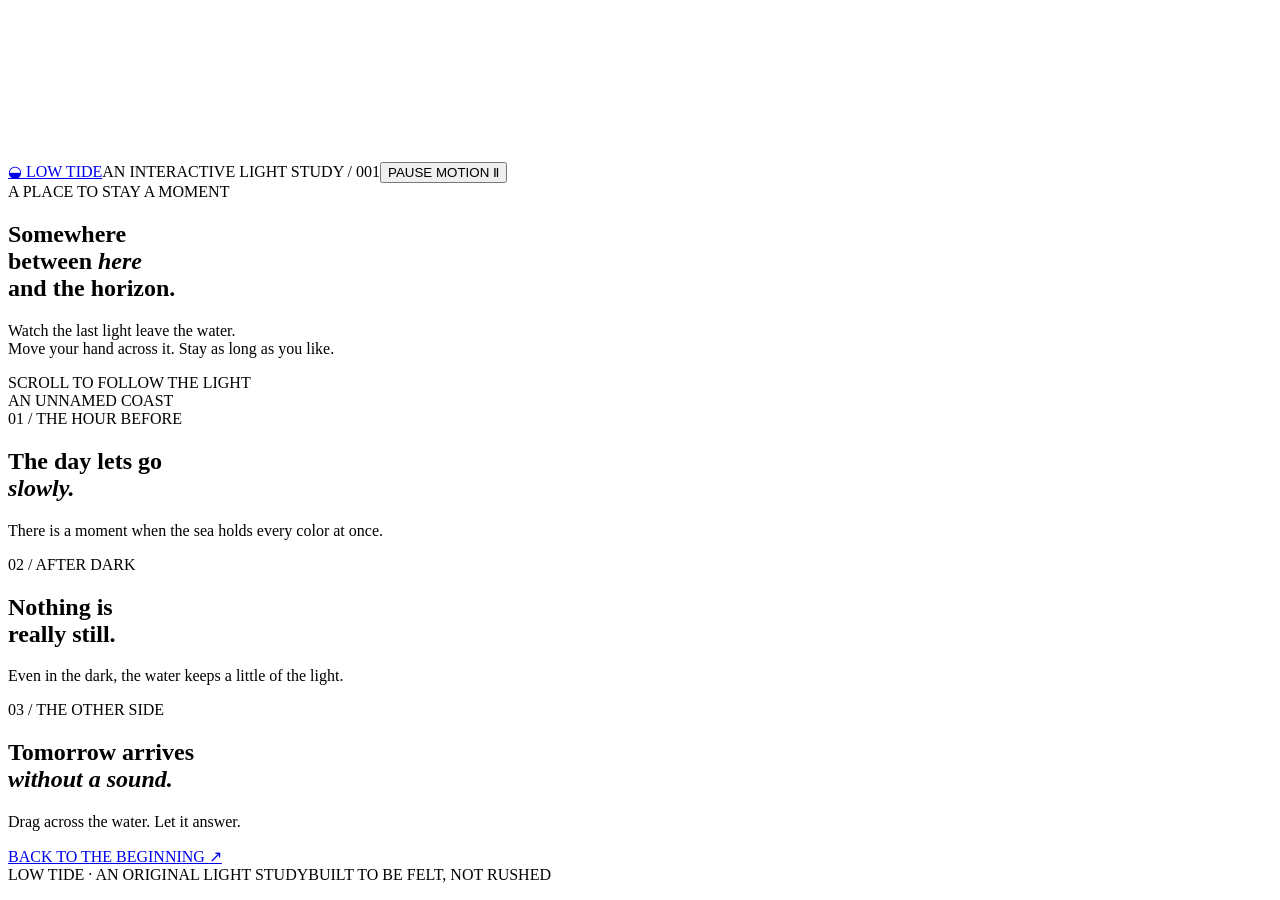
==== index.html @ 71b8ef6f "Use canonical index.html filename" ====
<!doctype html>
<html lang="en"><head><meta charset="utf-8"><meta name="viewport" content="width=device-width,initial-scale=1,viewport-fit=cover"><meta name="theme-color" content="#1b2630"><meta name="description" content="An interactive study of light over water. Follow the evening into night."><title>Low Tide — A light study</title><link rel="stylesheet" href="style.css"></head><body>
<canvas id="world" aria-hidden="true"></canvas><div class="grain" aria-hidden="true"></div>
<header class="mast"><a class="brand" href="#top" aria-label="Low Tide, back to top"><span class="brand-mark" aria-hidden="true">◒</span> LOW TIDE</a><span class="edition">AN INTERACTIVE LIGHT STUDY <span class="edition-no">/ 001</span></span><button id="motion" class="motion" type="button" aria-pressed="false">PAUSE MOTION <span aria-hidden="true">Ⅱ</span></button></header>
<main id="top"><section class="panel opening"><div class="opening-content"><span class="eyebrow"><span class="line"></span> A PLACE TO STAY A MOMENT</span><h1>Somewhere<br>between <em>here</em><br>and the horizon.</h1><p>Watch the last light leave the water.<br>Move your hand across it. Stay as long as you like.</p></div><div class="scroll-hint" aria-hidden="true"><span>SCROLL TO FOLLOW THE LIGHT</span><i></i></div><span class="coords">AN UNNAMED COAST</span></section>
<section class="panel dusk"><div class="section-content"><span class="chapter">01 / THE HOUR BEFORE</span><h2>The day lets go<br><em>slowly.</em></h2><p>There is a moment when the sea holds every color at once.</p></div></section>
<section class="panel night"><div class="section-content right"><span class="chapter">02 / AFTER DARK</span><h2>Nothing is<br>really still.</h2><p>Even in the dark, the water keeps a little of the light.</p></div></section>
<section class="panel ending"><div class="section-content end"><span class="chapter">03 / THE OTHER SIDE</span><h2>Tomorrow arrives<br><em>without a sound.</em></h2><p>Drag across the water. Let it answer.</p><a class="again" href="#top">BACK TO THE BEGINNING <span aria-hidden="true">↗</span></a></div><footer><span>LOW TIDE · AN ORIGINAL LIGHT STUDY</span><span>BUILT TO BE FELT, NOT RUSHED</span></footer></section></main>
<script src="script.js" defer></script></body></html>
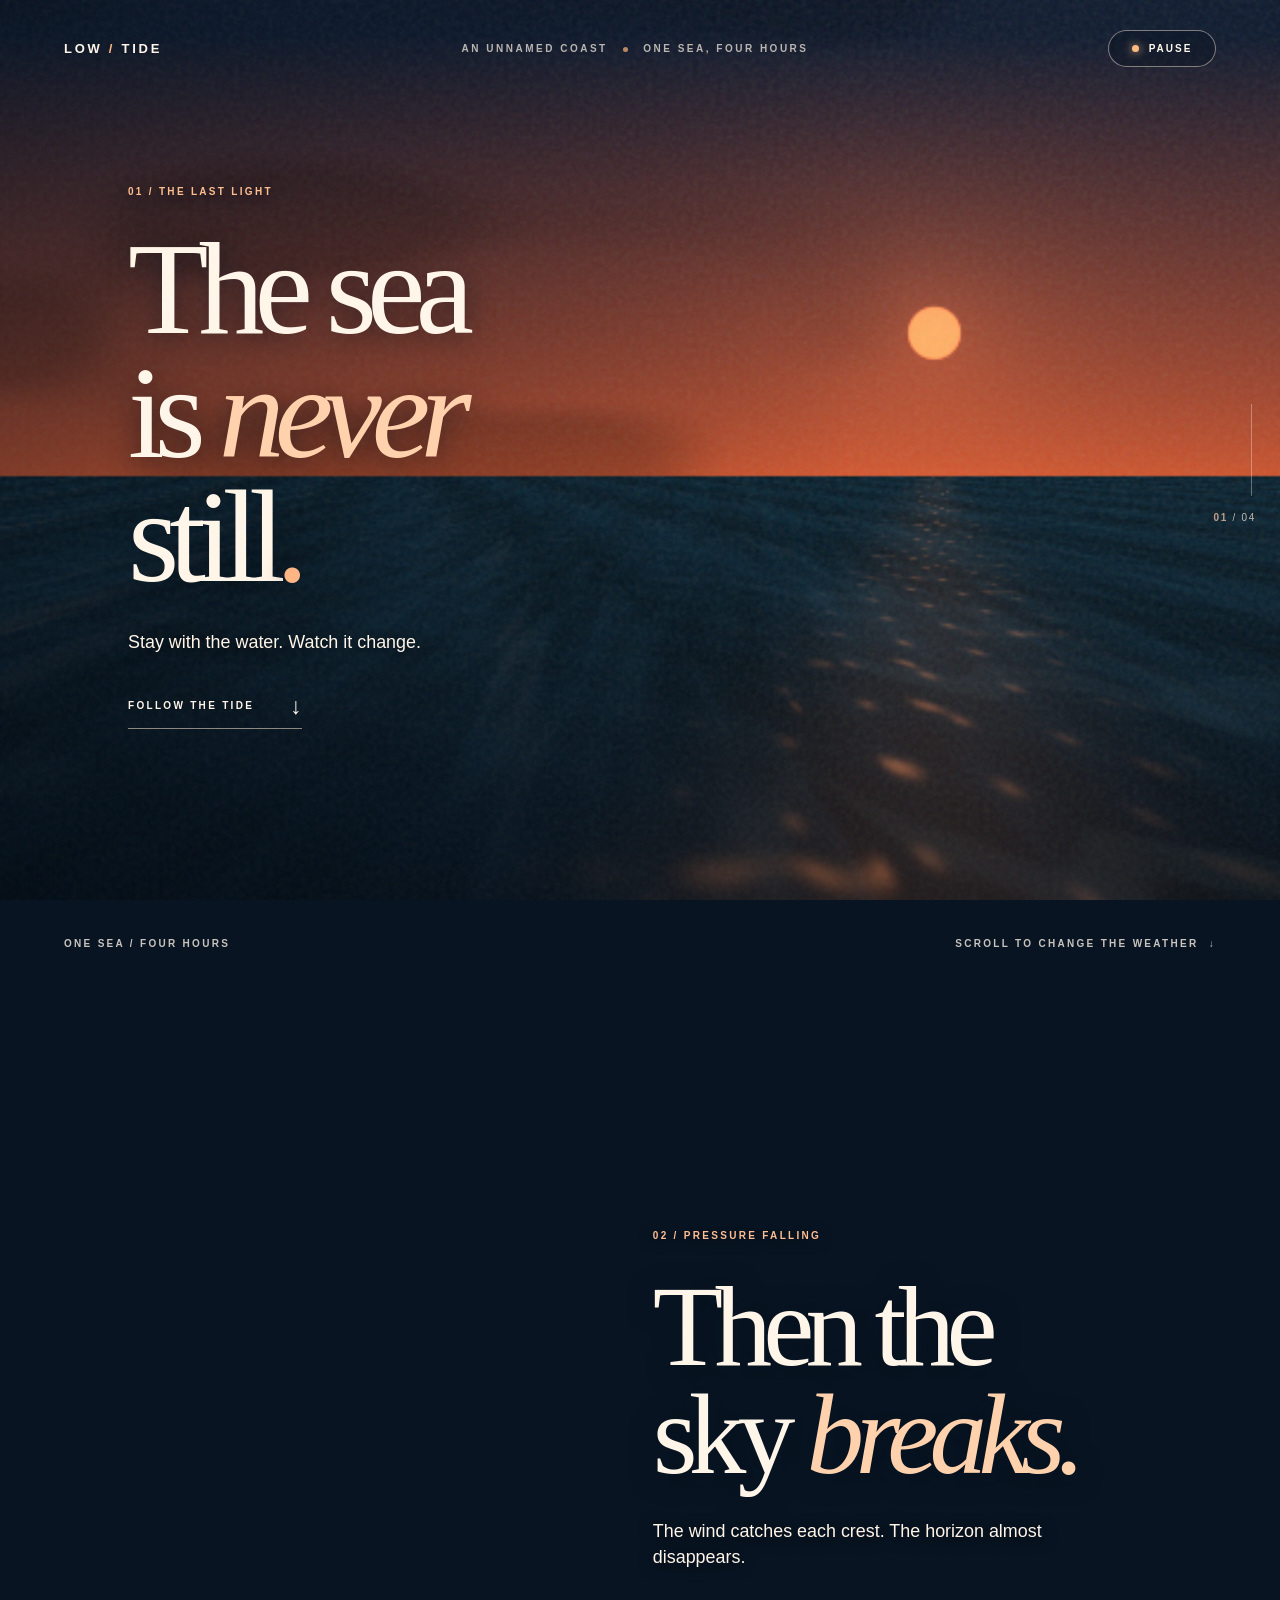
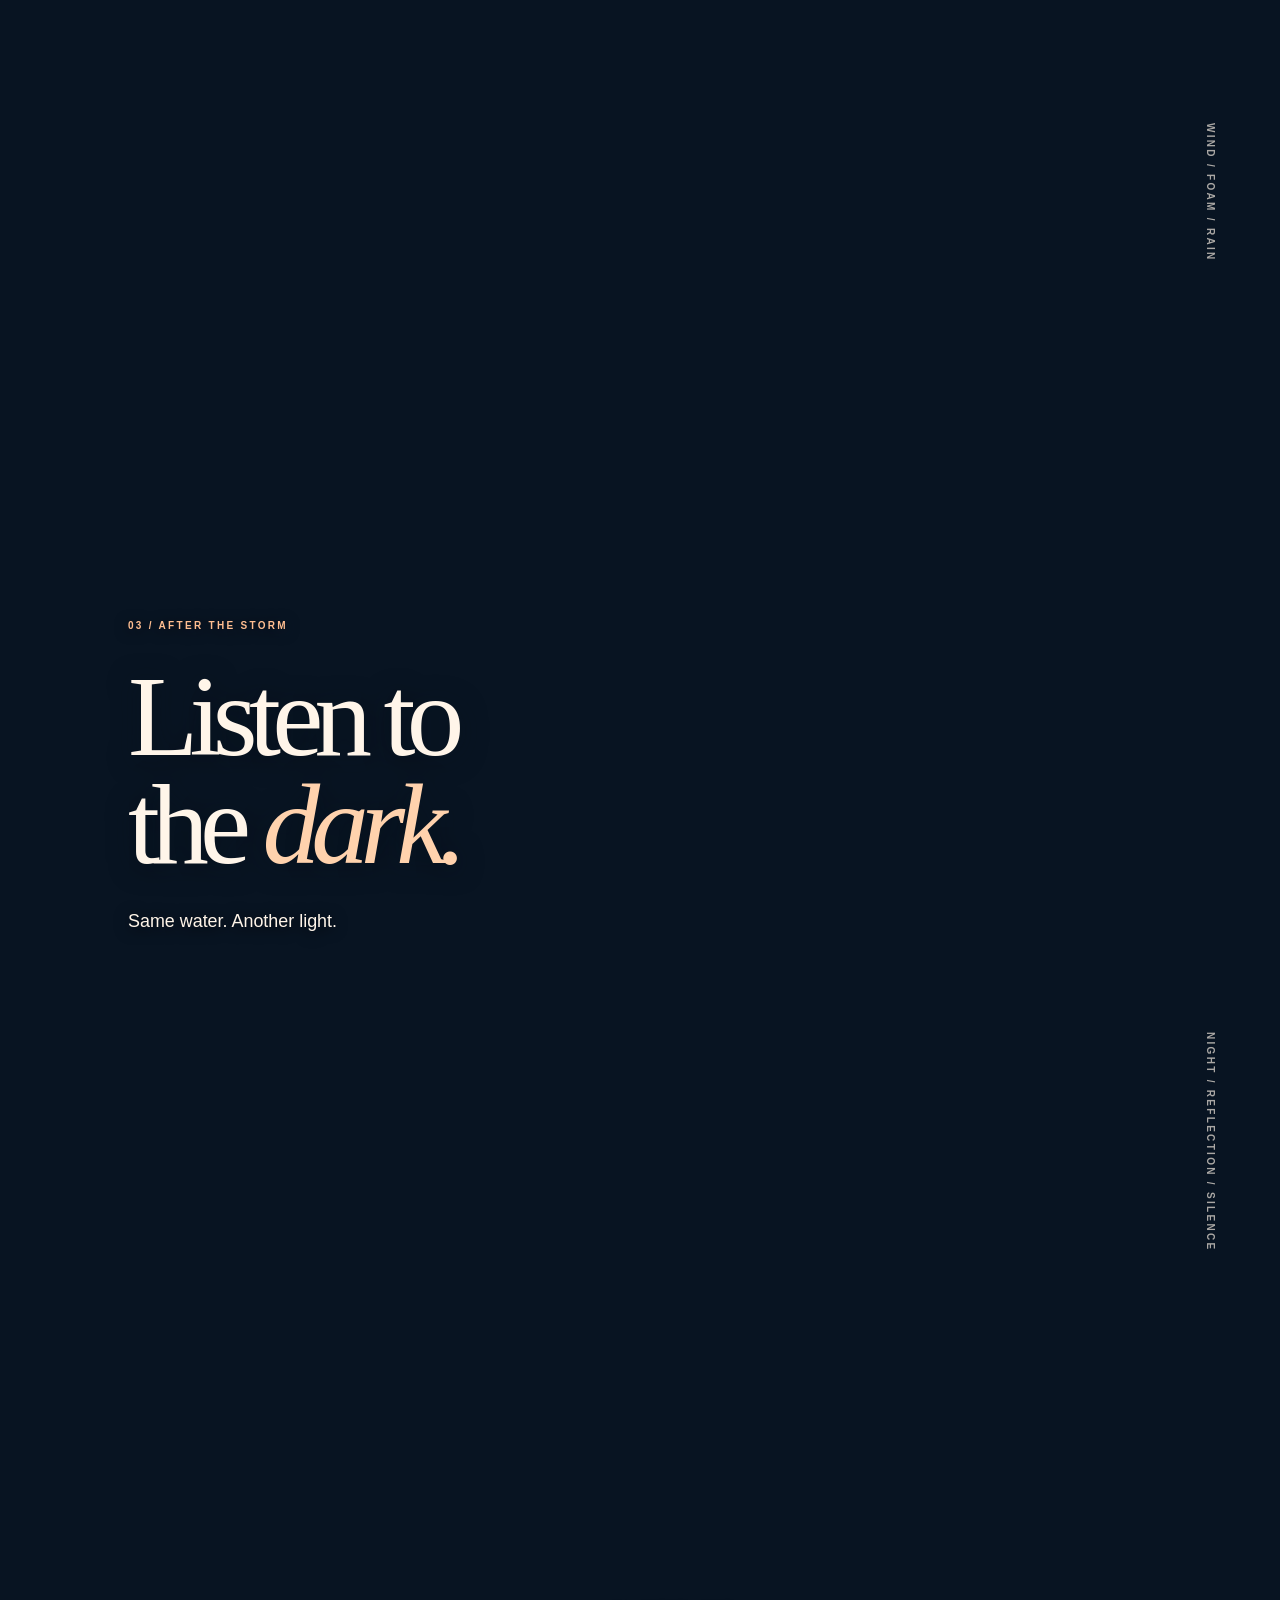
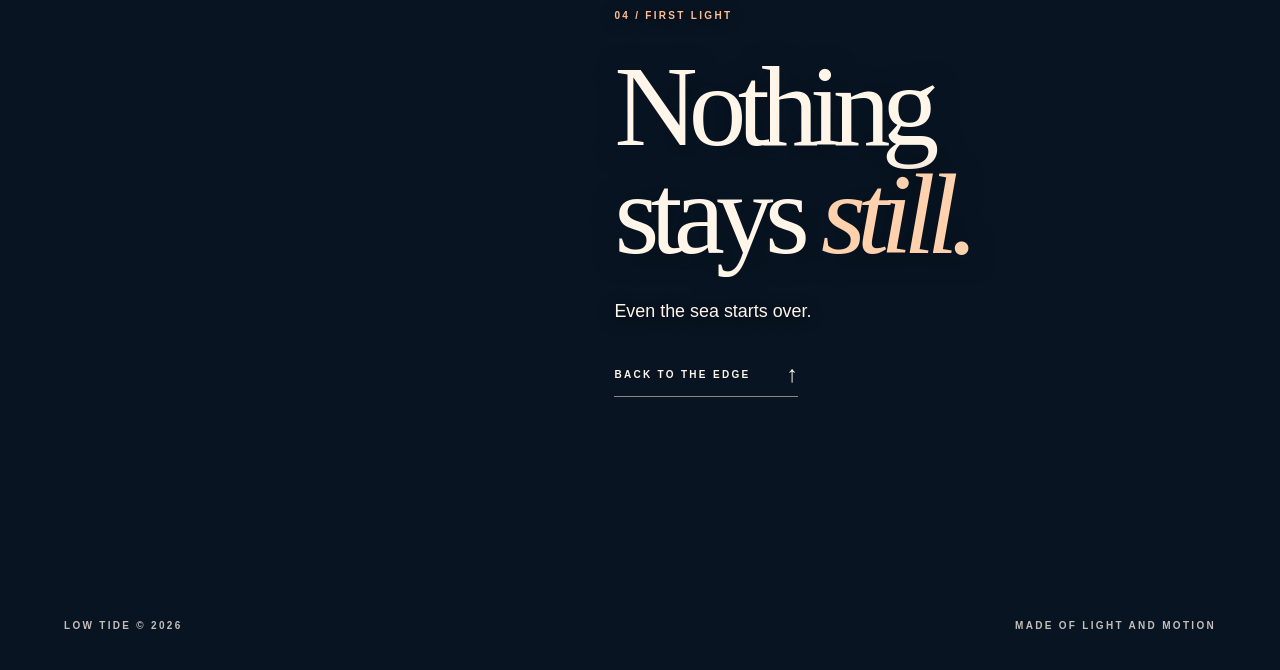
==== commit 2addea6e: "Low Tide v3: live procedural ocean and scroll-linked weather" ====
--- a/index.html
+++ b/index.html
@@ -1,9 +1,9 @@
-<!doctype html>
-<html lang="en"><head><meta charset="utf-8"><meta name="viewport" content="width=device-width,initial-scale=1,viewport-fit=cover"><meta name="theme-color" content="#1b2630"><meta name="description" content="An interactive study of light over water. Follow the evening into night."><title>Low Tide — A light study</title><link rel="stylesheet" href="style.css"></head><body>
-<canvas id="world" aria-hidden="true"></canvas><div class="grain" aria-hidden="true"></div>
-<header class="mast"><a class="brand" href="#top" aria-label="Low Tide, back to top"><span class="brand-mark" aria-hidden="true">◒</span> LOW TIDE</a><span class="edition">AN INTERACTIVE LIGHT STUDY <span class="edition-no">/ 001</span></span><button id="motion" class="motion" type="button" aria-pressed="false">PAUSE MOTION <span aria-hidden="true">Ⅱ</span></button></header>
-<main id="top"><section class="panel opening"><div class="opening-content"><span class="eyebrow"><span class="line"></span> A PLACE TO STAY A MOMENT</span><h1>Somewhere<br>between <em>here</em><br>and the horizon.</h1><p>Watch the last light leave the water.<br>Move your hand across it. Stay as long as you like.</p></div><div class="scroll-hint" aria-hidden="true"><span>SCROLL TO FOLLOW THE LIGHT</span><i></i></div><span class="coords">AN UNNAMED COAST</span></section>
-<section class="panel dusk"><div class="section-content"><span class="chapter">01 / THE HOUR BEFORE</span><h2>The day lets go<br><em>slowly.</em></h2><p>There is a moment when the sea holds every color at once.</p></div></section>
-<section class="panel night"><div class="section-content right"><span class="chapter">02 / AFTER DARK</span><h2>Nothing is<br>really still.</h2><p>Even in the dark, the water keeps a little of the light.</p></div></section>
-<section class="panel ending"><div class="section-content end"><span class="chapter">03 / THE OTHER SIDE</span><h2>Tomorrow arrives<br><em>without a sound.</em></h2><p>Drag across the water. Let it answer.</p><a class="again" href="#top">BACK TO THE BEGINNING <span aria-hidden="true">↗</span></a></div><footer><span>LOW TIDE · AN ORIGINAL LIGHT STUDY</span><span>BUILT TO BE FELT, NOT RUSHED</span></footer></section></main>
-<script src="script.js" defer></script></body></html>
+<!doctype html><html lang="en"><head><meta charset="utf-8"><meta name="viewport" content="width=device-width,initial-scale=1,viewport-fit=cover"><meta name="theme-color" content="#081422"><meta name="description" content="Low Tide. Four hours on one sea. All water, weather, and light drawn live."><title>Low Tide - A living sea</title><link rel="stylesheet" href="style.css"></head><body>
+<canvas id="sea" aria-label="Procedurally animated sea and changing sky"></canvas><div class="grain" aria-hidden="true"></div><div class="shade" aria-hidden="true"></div>
+<header class="mast"><a href="#opening" class="brand">LOW <b>/</b> TIDE</a><span class="location">AN UNNAMED COAST <span class="point"></span> ONE SEA, FOUR HOURS</span><button id="motion" aria-label="Pause motion" aria-pressed="false"><i></i><span>PAUSE</span></button></header>
+<div class="progress" aria-hidden="true"><span id="progress"></span></div><div class="chapter-count" aria-hidden="true"><b id="counter">01</b> / 04</div>
+<main><section class="panel first" id="opening"><div class="copy"><span class="eyebrow">01 / THE LAST LIGHT</span><h1>The sea<br>is <em>never</em><br>still<span class="period">.</span></h1><p>Stay with the water. Watch it change.</p><a href="#weather" class="next">FOLLOW THE TIDE <span>↓</span></a></div><div class="bottom"><span>ONE SEA / FOUR HOURS</span><span>SCROLL TO CHANGE THE WEATHER&nbsp; ↓</span></div></section>
+<section class="panel weather" id="weather"><div class="copy"><span class="eyebrow">02 / PRESSURE FALLING</span><h2>Then the<br>sky <em>breaks.</em></h2><p>The wind catches each crest. The horizon almost disappears.</p></div><span class="edge">WIND / FOAM / RAIN</span></section>
+<section class="panel dark" id="dark"><div class="copy"><span class="eyebrow">03 / AFTER THE STORM</span><h2>Listen to<br>the <em>dark.</em></h2><p>Same water. Another light.</p></div><span class="edge">NIGHT / REFLECTION / SILENCE</span></section>
+<section class="panel return" id="return"><div class="copy"><span class="eyebrow">04 / FIRST LIGHT</span><h2>Nothing<br>stays <em>still.</em></h2><p>Even the sea starts over.</p><a href="#opening" class="next">BACK TO THE EDGE <span>↑</span></a></div><footer><span>LOW TIDE © 2026</span><span>MADE OF LIGHT AND MOTION</span></footer></section></main>
+<script src="shader.js" defer></script><script src="site.js" defer></script></body></html>
--- a/style.css
+++ b/style.css
@@ -0,0 +1,5 @@
+:root{color-scheme:dark}*{box-sizing:border-box}html{scroll-behavior:smooth}body{margin:0;background:#081422;color:#fff5e9;font-family:Arial,Helvetica,sans-serif;-webkit-font-smoothing:antialiased}#sea,.grain,.shade{position:fixed;inset:0;width:100%;height:100%;pointer-events:none}#sea{z-index:0}.grain{z-index:1;opacity:.09;background-image:url("data:image/svg+xml,%3Csvg viewBox='0 0 180 180' xmlns='http://www.w3.org/2000/svg'%3E%3Cfilter id='n'%3E%3CfeTurbulence type='fractalNoise' baseFrequency='.87' numOctaves='2' stitchTiles='stitch'/%3E%3C/filter%3E%3Crect width='100%25' height='100%25' filter='url(%23n)'/%3E%3C/svg%3E")}.shade{z-index:1;background:linear-gradient(90deg,rgba(2,11,21,.37),transparent 66%),linear-gradient(0deg,rgba(2,11,19,.35),transparent 30%)}.mast{position:fixed;z-index:10;top:0;left:0;right:0;display:flex;align-items:center;justify-content:space-between;padding:30px clamp(26px,5vw,72px);font-size:10px;font-weight:700;letter-spacing:.25em}.brand{color:#fff5e9;text-decoration:none;font-size:13px;letter-spacing:.21em}.brand b{color:#ffba86}.location{opacity:.7}.point{display:inline-block;width:5px;height:5px;border-radius:50%;background:#ffb779;vertical-align:middle;margin:0 10px}#motion{background:rgba(5,16,29,.3);border:1px solid #c7bcb39c;border-radius:99px;color:#fff9ed;font:700 10px Arial;letter-spacing:.2em;padding:12px 18px;min-width:108px;cursor:pointer}#motion i{display:inline-block;width:7px;height:7px;border-radius:50%;background:#ffbc80;box-shadow:0 0 10px #ffbc80;margin-right:10px}.progress{position:fixed;z-index:10;top:50%;right:28px;transform:translateY(-50%);width:1px;height:92px;background:#ffffff55}.progress span{display:block;width:2px;height:0;background:#ffd4aa;transition:height .15s}.chapter-count{position:fixed;z-index:10;right:24px;top:calc(50% + 62px);font-size:10px;letter-spacing:.17em;opacity:.72}.chapter-count b{color:#ffceac}.panel{position:relative;z-index:2;min-height:100svh;height:110svh;pointer-events:none}.panel>*{pointer-events:auto}.copy{position:sticky;top:19svh;margin-left:clamp(28px,10vw,160px);width:min(640px,calc(100% - 72px));padding-top:1px;padding-bottom:24vh}.eyebrow,.next,.bottom,.edge,footer{font-size:10px;font-weight:700;letter-spacing:.23em}.eyebrow{color:#ffbe91;text-shadow:0 2px 14px #0d1423}h1,h2{font-family:Georgia,'Times New Roman',serif;font-weight:400;line-height:.94;letter-spacing:-.076em;text-wrap:balance;text-shadow:0 3px 26px #07131c85}h1{font-size:clamp(90px,10.3vw,170px);margin:29px 0}h2{font-size:clamp(82px,9vw,150px);margin:29px 0}.copy em{font-weight:400;color:#ffd2ad}.period{color:#ffb684}.copy p{font-size:clamp(16px,1.4vw,20px);line-height:1.5;text-shadow:0 2px 15px #07131c;max-width:470px;margin:0}.next{display:inline-flex;align-items:center;gap:36px;color:#fff6e9;text-decoration:none;border-bottom:1px solid #f8e4d28c;padding:0 0 16px;margin-top:44px}.next span{font-size:23px;line-height:12px;letter-spacing:0;font-weight:400}.bottom{position:absolute;bottom:41px;left:clamp(28px,5vw,72px);right:clamp(28px,5vw,72px);display:flex;justify-content:space-between;opacity:.78}.edge{position:absolute;right:5vw;bottom:12%;writing-mode:vertical-rl;opacity:.66}.weather .copy,.dark .copy,.return .copy{top:26svh}.weather .copy{margin-left:51vw}.dark .copy{margin-left:clamp(28px,10vw,160px)}.return .copy{margin-left:48vw}footer{position:absolute;bottom:39px;left:5vw;right:5vw;display:flex;justify-content:space-between;opacity:.76}.return{height:100svh}.brand:focus-visible,#motion:focus-visible,.next:focus-visible{outline:2px solid #ffca9b;outline-offset:6px}@media(max-width:700px){.mast{padding:21px 25px}.brand{font-size:11px}.location{display:none}#motion{font-size:9px;min-width:88px;padding:10px 11px}.progress{right:16px;height:65px}.chapter-count{right:11px;top:calc(50% + 46px);font-size:8px}.panel{height:110svh;min-height:670px}.copy,.weather .copy,.dark .copy,.return .copy{top:21svh;margin-left:26px;width:calc(100% - 63px)}.first .copy{top:17svh}h1{font-size:clamp(76px,19.3vw,100px);margin:22px 0}h2{font-size:clamp(70px,17.5vw,95px);margin:22px 0}.copy p{font-size:15px;max-width:280px}.eyebrow,.next,.bottom,.edge,footer{font-size:9px}.next{margin-top:35px}.bottom{left:26px;right:26px;bottom:31px}.bottom span:first-child{display:none}.edge{right:28px;font-size:8px}.return{height:100svh}footer{left:26px;right:26px;font-size:8px}}@media(prefers-reduced-motion:reduce){html{scroll-behavior:auto}}
+
+html,body{overflow-x:hidden}.copy{position:absolute;top:20svh}.weather .copy,.dark .copy,.return .copy{top:26svh}@media(max-width:700px){.copy,.weather .copy,.dark .copy,.return .copy{top:22svh}.first .copy{top:17svh}}
+
+.no-webgl{background:linear-gradient(180deg,#19283e 0%,#a65544 42%,#142939 45%,#071421 100%) fixed}.no-webgl #sea{display:none}
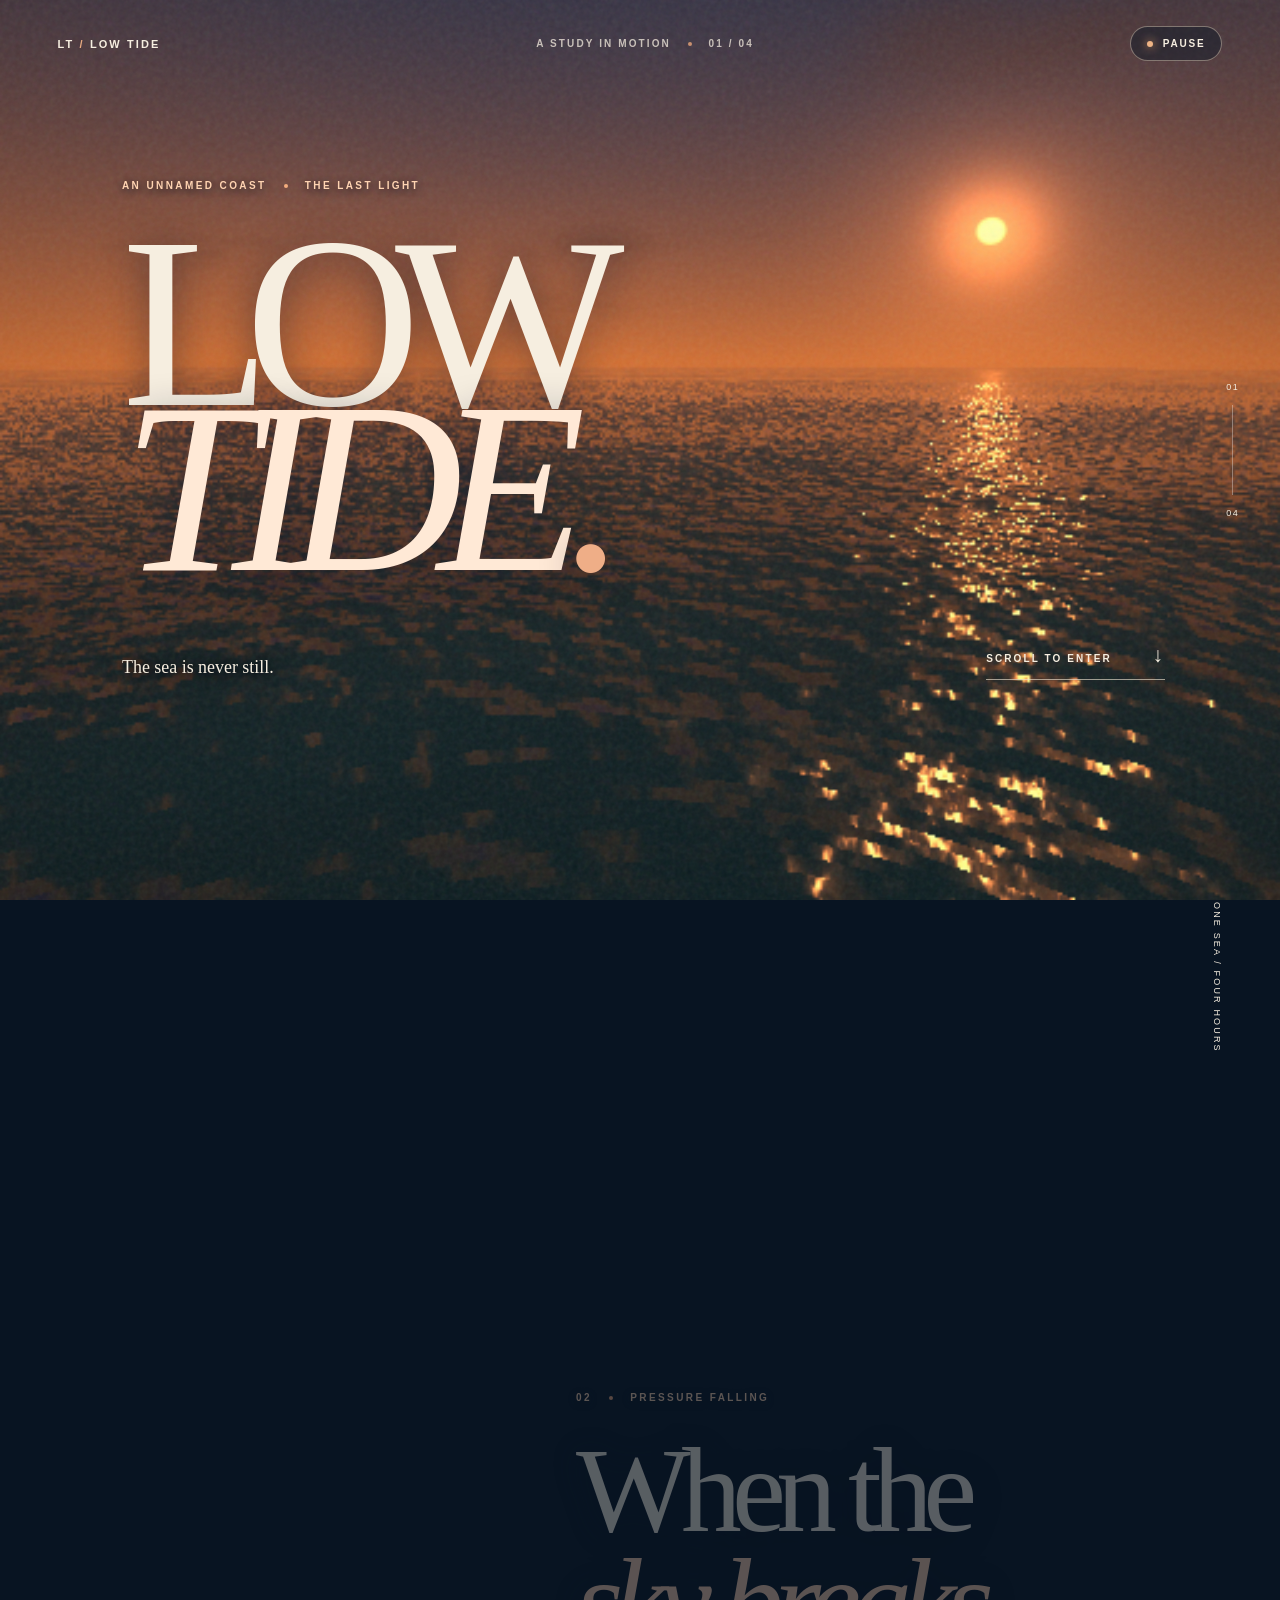
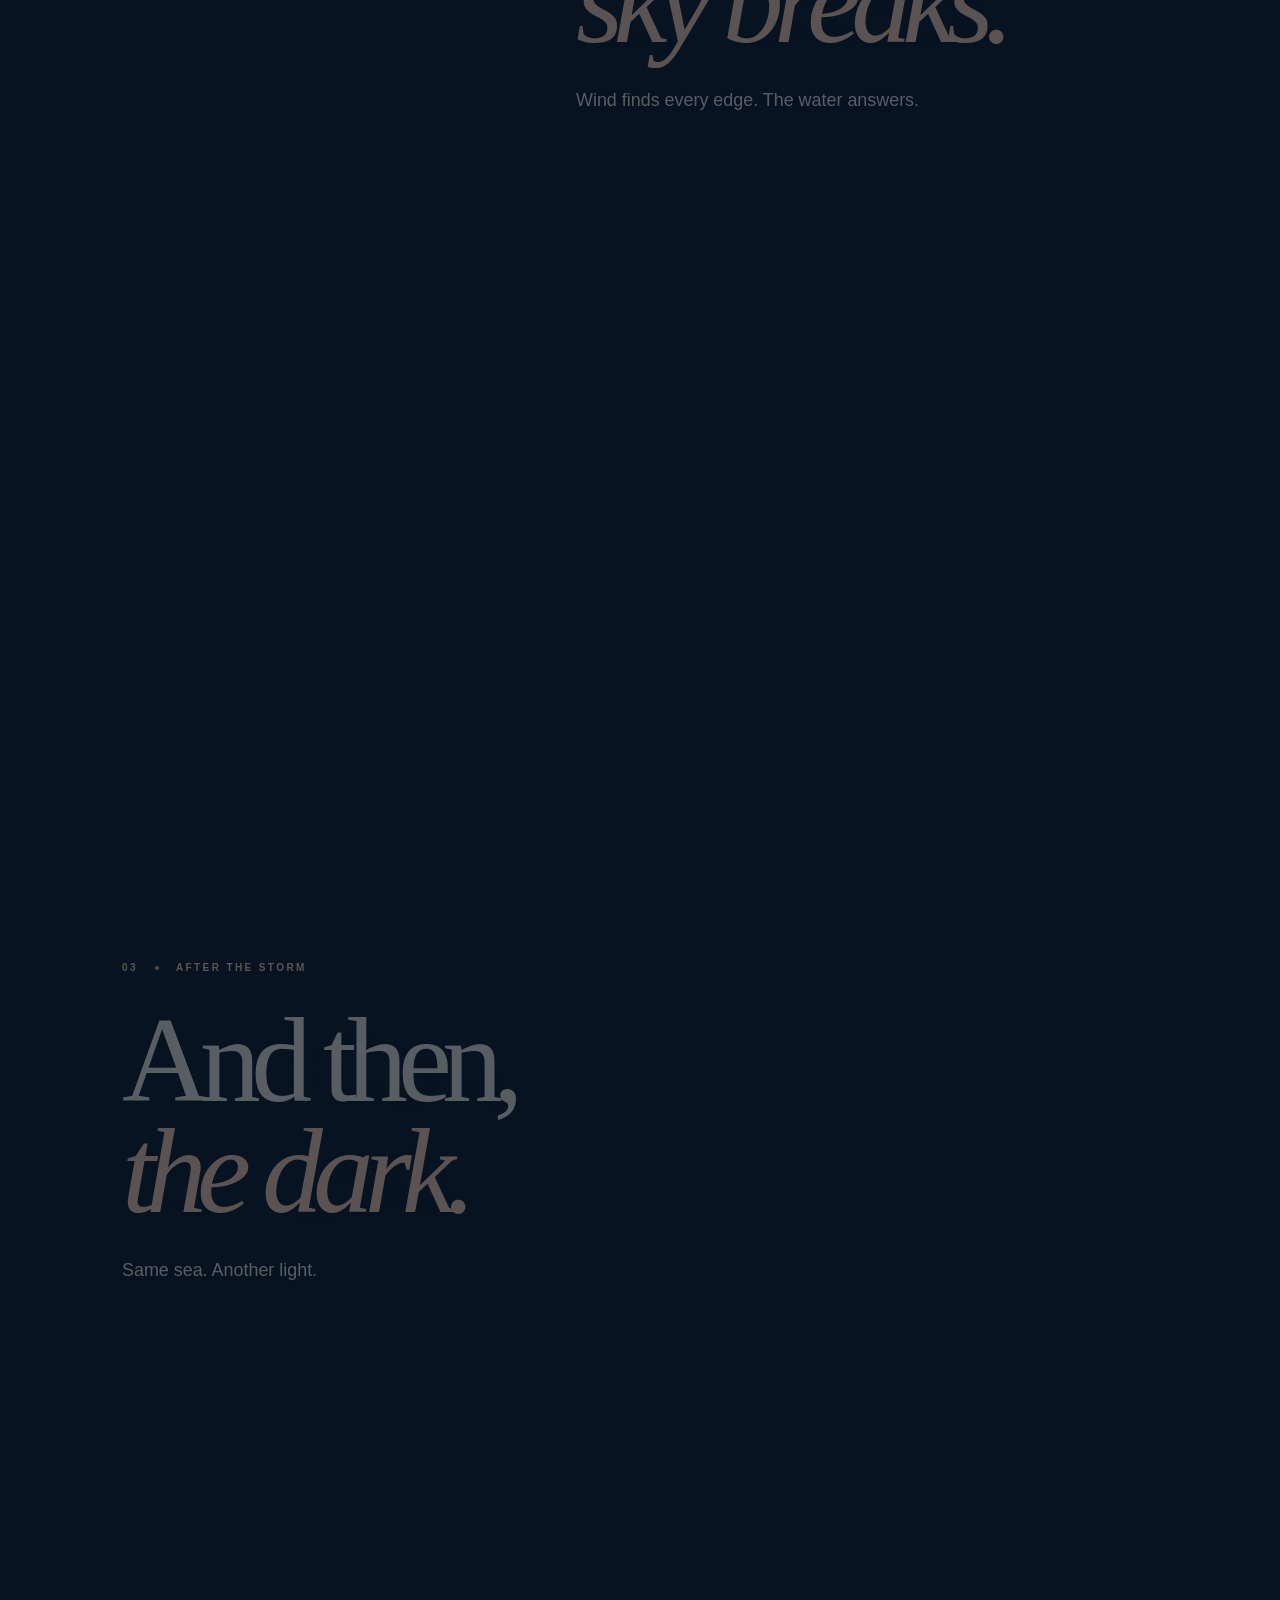
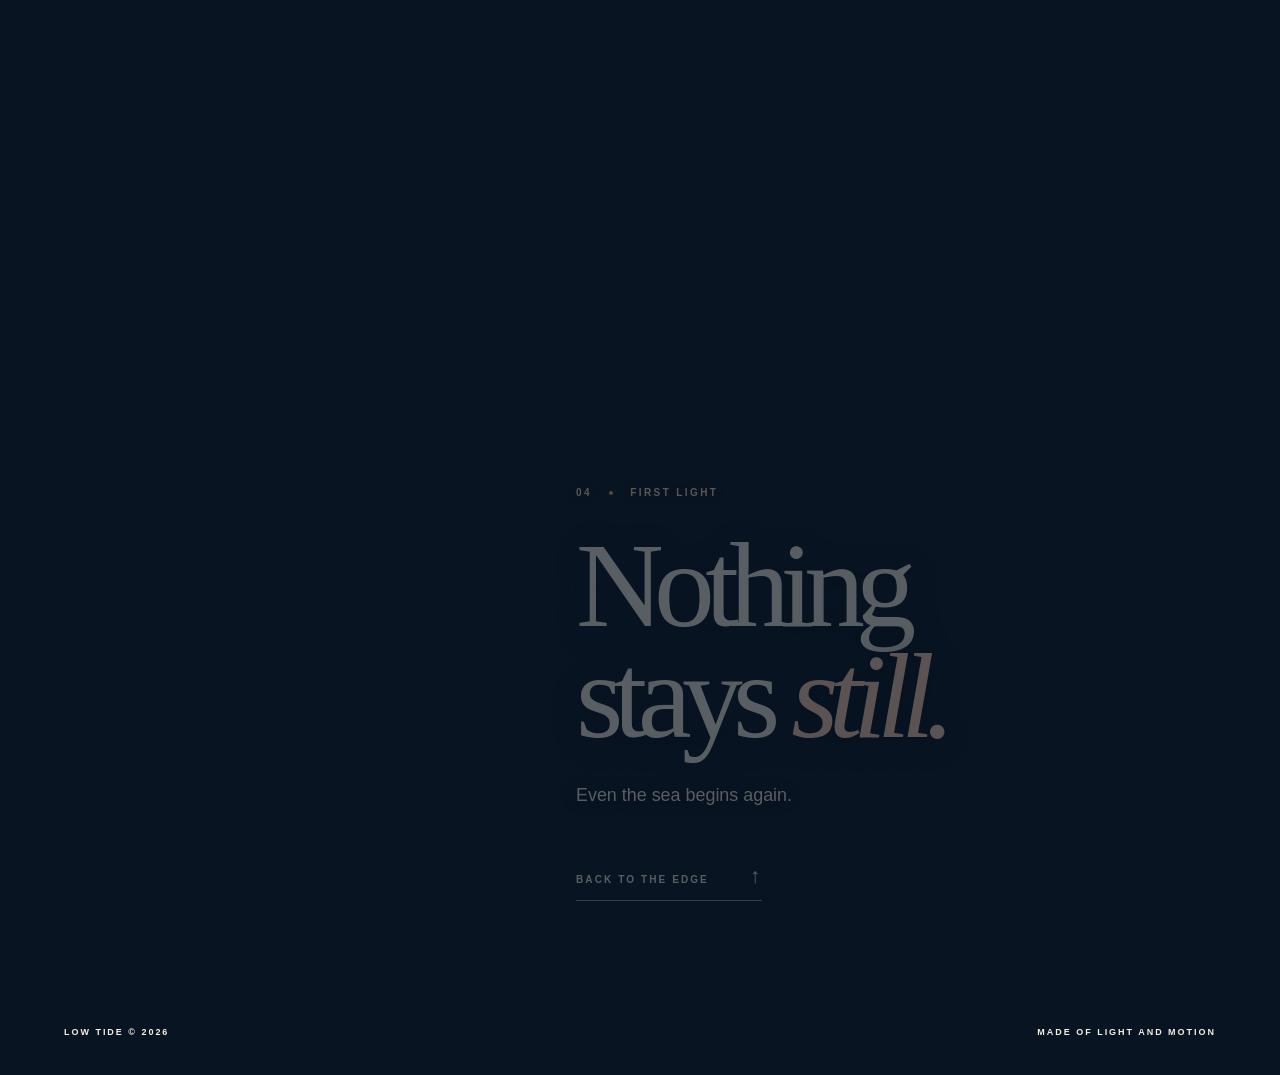
==== commit 2d882ae4: "LOW TIDE v13 Public deploy under the Sep 29 go-live batch. Site tree matches low-tide-backup master " ====
--- a/index.html
+++ b/index.html
@@ -1,9 +1,9 @@
-<!doctype html><html lang="en"><head><meta charset="utf-8"><meta name="viewport" content="width=device-width,initial-scale=1,viewport-fit=cover"><meta name="theme-color" content="#081422"><meta name="description" content="Low Tide. Four hours on one sea. All water, weather, and light drawn live."><title>Low Tide - A living sea</title><link rel="stylesheet" href="style.css"></head><body>
-<canvas id="sea" aria-label="Procedurally animated sea and changing sky"></canvas><div class="grain" aria-hidden="true"></div><div class="shade" aria-hidden="true"></div>
-<header class="mast"><a href="#opening" class="brand">LOW <b>/</b> TIDE</a><span class="location">AN UNNAMED COAST <span class="point"></span> ONE SEA, FOUR HOURS</span><button id="motion" aria-label="Pause motion" aria-pressed="false"><i></i><span>PAUSE</span></button></header>
-<div class="progress" aria-hidden="true"><span id="progress"></span></div><div class="chapter-count" aria-hidden="true"><b id="counter">01</b> / 04</div>
-<main><section class="panel first" id="opening"><div class="copy"><span class="eyebrow">01 / THE LAST LIGHT</span><h1>The sea<br>is <em>never</em><br>still<span class="period">.</span></h1><p>Stay with the water. Watch it change.</p><a href="#weather" class="next">FOLLOW THE TIDE <span>↓</span></a></div><div class="bottom"><span>ONE SEA / FOUR HOURS</span><span>SCROLL TO CHANGE THE WEATHER&nbsp; ↓</span></div></section>
-<section class="panel weather" id="weather"><div class="copy"><span class="eyebrow">02 / PRESSURE FALLING</span><h2>Then the<br>sky <em>breaks.</em></h2><p>The wind catches each crest. The horizon almost disappears.</p></div><span class="edge">WIND / FOAM / RAIN</span></section>
-<section class="panel dark" id="dark"><div class="copy"><span class="eyebrow">03 / AFTER THE STORM</span><h2>Listen to<br>the <em>dark.</em></h2><p>Same water. Another light.</p></div><span class="edge">NIGHT / REFLECTION / SILENCE</span></section>
-<section class="panel return" id="return"><div class="copy"><span class="eyebrow">04 / FIRST LIGHT</span><h2>Nothing<br>stays <em>still.</em></h2><p>Even the sea starts over.</p><a href="#opening" class="next">BACK TO THE EDGE <span>↑</span></a></div><footer><span>LOW TIDE © 2026</span><span>MADE OF LIGHT AND MOTION</span></footer></section></main>
+<!doctype html><html lang="en"><head><meta charset="utf-8"><meta name="viewport" content="width=device-width,initial-scale=1,viewport-fit=cover"><meta name="theme-color" content="#081422"><meta name="description" content="Low Tide. One sea, four changing hours. A live study of motion and light."><title>Low Tide | The sea is never still</title><link rel="stylesheet" href="style.css"></head><body>
+<canvas id="sea" aria-label="Animated procedural sea under changing skies"></canvas><div class="film" aria-hidden="true"></div><canvas id="weatherfx" aria-hidden="true"></canvas><div class="curtain" aria-hidden="true"></div>
+<header class="mast"><a href="#opening" class="brand">LT <span> / </span> LOW TIDE</a><span class="mast-note">A STUDY IN MOTION <i></i> 01 / 04</span><button id="motion" aria-label="Pause motion" aria-pressed="false"><b></b><span>PAUSE</span></button></header>
+<aside class="rail" aria-hidden="true"><span>01</span><div><i id="progress"></i></div><span>04</span></aside>
+<main><section class="panel opening" id="opening"><div class="stage"><span class="eyebrow">AN UNNAMED COAST <i></i> THE LAST LIGHT</span><h1>LOW<br><em>TIDE</em><span class="period">.</span></h1><div class="opening-footer"><p>The sea is never still.</p><a href="#weather">SCROLL TO ENTER <span>↓</span></a></div></div><div class="vertical" aria-hidden="true">ONE SEA / FOUR HOURS</div></section>
+<section class="panel weather" id="weather"><div class="stage"><span class="eyebrow">02 <i></i> PRESSURE FALLING</span><h2>When the<br><em>sky breaks.</em></h2><p>Wind finds every edge. The water answers.</p></div></section>
+<section class="panel night" id="night"><div class="stage"><span class="eyebrow">03 <i></i> AFTER THE STORM</span><h2>And then,<br><em>the dark.</em></h2><p>Same sea. Another light.</p></div></section>
+<section class="panel dawn" id="dawn"><div class="stage"><span class="eyebrow">04 <i></i> FIRST LIGHT</span><h2>Nothing<br>stays <em>still.</em></h2><p>Even the sea begins again.</p><a class="return-link" href="#opening">BACK TO THE EDGE <span>↑</span></a></div><footer><span>LOW TIDE © 2026</span><span>MADE OF LIGHT AND MOTION</span></footer></section></main>
 <script src="shader.js" defer></script><script src="site.js" defer></script></body></html>
--- a/style.css
+++ b/style.css
@@ -1,5 +1,7 @@
-:root{color-scheme:dark}*{box-sizing:border-box}html{scroll-behavior:smooth}body{margin:0;background:#081422;color:#fff5e9;font-family:Arial,Helvetica,sans-serif;-webkit-font-smoothing:antialiased}#sea,.grain,.shade{position:fixed;inset:0;width:100%;height:100%;pointer-events:none}#sea{z-index:0}.grain{z-index:1;opacity:.09;background-image:url("data:image/svg+xml,%3Csvg viewBox='0 0 180 180' xmlns='http://www.w3.org/2000/svg'%3E%3Cfilter id='n'%3E%3CfeTurbulence type='fractalNoise' baseFrequency='.87' numOctaves='2' stitchTiles='stitch'/%3E%3C/filter%3E%3Crect width='100%25' height='100%25' filter='url(%23n)'/%3E%3C/svg%3E")}.shade{z-index:1;background:linear-gradient(90deg,rgba(2,11,21,.37),transparent 66%),linear-gradient(0deg,rgba(2,11,19,.35),transparent 30%)}.mast{position:fixed;z-index:10;top:0;left:0;right:0;display:flex;align-items:center;justify-content:space-between;padding:30px clamp(26px,5vw,72px);font-size:10px;font-weight:700;letter-spacing:.25em}.brand{color:#fff5e9;text-decoration:none;font-size:13px;letter-spacing:.21em}.brand b{color:#ffba86}.location{opacity:.7}.point{display:inline-block;width:5px;height:5px;border-radius:50%;background:#ffb779;vertical-align:middle;margin:0 10px}#motion{background:rgba(5,16,29,.3);border:1px solid #c7bcb39c;border-radius:99px;color:#fff9ed;font:700 10px Arial;letter-spacing:.2em;padding:12px 18px;min-width:108px;cursor:pointer}#motion i{display:inline-block;width:7px;height:7px;border-radius:50%;background:#ffbc80;box-shadow:0 0 10px #ffbc80;margin-right:10px}.progress{position:fixed;z-index:10;top:50%;right:28px;transform:translateY(-50%);width:1px;height:92px;background:#ffffff55}.progress span{display:block;width:2px;height:0;background:#ffd4aa;transition:height .15s}.chapter-count{position:fixed;z-index:10;right:24px;top:calc(50% + 62px);font-size:10px;letter-spacing:.17em;opacity:.72}.chapter-count b{color:#ffceac}.panel{position:relative;z-index:2;min-height:100svh;height:110svh;pointer-events:none}.panel>*{pointer-events:auto}.copy{position:sticky;top:19svh;margin-left:clamp(28px,10vw,160px);width:min(640px,calc(100% - 72px));padding-top:1px;padding-bottom:24vh}.eyebrow,.next,.bottom,.edge,footer{font-size:10px;font-weight:700;letter-spacing:.23em}.eyebrow{color:#ffbe91;text-shadow:0 2px 14px #0d1423}h1,h2{font-family:Georgia,'Times New Roman',serif;font-weight:400;line-height:.94;letter-spacing:-.076em;text-wrap:balance;text-shadow:0 3px 26px #07131c85}h1{font-size:clamp(90px,10.3vw,170px);margin:29px 0}h2{font-size:clamp(82px,9vw,150px);margin:29px 0}.copy em{font-weight:400;color:#ffd2ad}.period{color:#ffb684}.copy p{font-size:clamp(16px,1.4vw,20px);line-height:1.5;text-shadow:0 2px 15px #07131c;max-width:470px;margin:0}.next{display:inline-flex;align-items:center;gap:36px;color:#fff6e9;text-decoration:none;border-bottom:1px solid #f8e4d28c;padding:0 0 16px;margin-top:44px}.next span{font-size:23px;line-height:12px;letter-spacing:0;font-weight:400}.bottom{position:absolute;bottom:41px;left:clamp(28px,5vw,72px);right:clamp(28px,5vw,72px);display:flex;justify-content:space-between;opacity:.78}.edge{position:absolute;right:5vw;bottom:12%;writing-mode:vertical-rl;opacity:.66}.weather .copy,.dark .copy,.return .copy{top:26svh}.weather .copy{margin-left:51vw}.dark .copy{margin-left:clamp(28px,10vw,160px)}.return .copy{margin-left:48vw}footer{position:absolute;bottom:39px;left:5vw;right:5vw;display:flex;justify-content:space-between;opacity:.76}.return{height:100svh}.brand:focus-visible,#motion:focus-visible,.next:focus-visible{outline:2px solid #ffca9b;outline-offset:6px}@media(max-width:700px){.mast{padding:21px 25px}.brand{font-size:11px}.location{display:none}#motion{font-size:9px;min-width:88px;padding:10px 11px}.progress{right:16px;height:65px}.chapter-count{right:11px;top:calc(50% + 46px);font-size:8px}.panel{height:110svh;min-height:670px}.copy,.weather .copy,.dark .copy,.return .copy{top:21svh;margin-left:26px;width:calc(100% - 63px)}.first .copy{top:17svh}h1{font-size:clamp(76px,19.3vw,100px);margin:22px 0}h2{font-size:clamp(70px,17.5vw,95px);margin:22px 0}.copy p{font-size:15px;max-width:280px}.eyebrow,.next,.bottom,.edge,footer{font-size:9px}.next{margin-top:35px}.bottom{left:26px;right:26px;bottom:31px}.bottom span:first-child{display:none}.edge{right:28px;font-size:8px}.return{height:100svh}footer{left:26px;right:26px;font-size:8px}}@media(prefers-reduced-motion:reduce){html{scroll-behavior:auto}}
+:root{color-scheme:dark}*{box-sizing:border-box}html{scroll-behavior:smooth}body{margin:0;background:#081422;color:#f6eee0;font-family:Arial,Helvetica,sans-serif;-webkit-font-smoothing:antialiased;overflow-x:hidden}#sea,.film,.curtain,#weatherfx{position:fixed;inset:0;width:100%;height:100%;pointer-events:none}#sea{z-index:0}.film{z-index:1;opacity:.08;background-image:url("data:image/svg+xml,%3Csvg viewBox='0 0 180 180' xmlns='http://www.w3.org/2000/svg'%3E%3Cfilter id='n'%3E%3CfeTurbulence type='fractalNoise' baseFrequency='.87' numOctaves='2' stitchTiles='stitch'/%3E%3C/filter%3E%3Crect width='100%25' height='100%25' filter='url(%23n)'/%3E%3C/svg%3E")}#weatherfx{z-index:2;opacity:var(--rain,0);transition:opacity .6s ease}.curtain{z-index:2;background:#071320;opacity:0}.mast{position:fixed;z-index:20;top:0;left:0;right:0;display:flex;justify-content:space-between;align-items:center;padding:26px clamp(24px,4.5vw,72px);font-size:10px;letter-spacing:.21em;font-weight:700}.brand{font-size:11px;color:inherit;text-decoration:none}.brand span{color:#e8aa81}.mast-note{opacity:.75}.mast-note i,.eyebrow i{width:4px;height:4px;background:#f4ad7e;display:inline-block;border-radius:50%;vertical-align:middle;margin:0 12px}#motion{border:1px solid #d6c3af80;border-radius:30px;background:#0a162575;color:inherit;font:700 10px Arial;letter-spacing:.18em;padding:11px 16px;cursor:pointer}#motion b{display:inline-block;width:6px;height:6px;background:#efb485;border-radius:50%;box-shadow:0 0 10px #f7ae73;margin-right:10px}.rail{z-index:20;position:fixed;right:clamp(20px,3.2vw,50px);top:50%;transform:translateY(-50%);display:flex;align-items:center;flex-direction:column;gap:13px;font-size:9px;letter-spacing:.15em}.rail div{height:90px;width:1px;background:#ffffff55}.rail i{display:block;height:0;width:2px;background:#ffc29d}.panel{position:relative;z-index:3;height:125svh;min-height:680px;pointer-events:none}.panel>*{pointer-events:auto}.stage{position:absolute;top:24svh;left:clamp(30px,9.5vw,150px);right:9vw}.eyebrow{display:block;font-size:10px;font-weight:700;letter-spacing:.24em;color:#ffd4b2;text-shadow:0 2px 10px #0b1725}.opening .stage{top:20svh}.opening h1{font-family:Georgia,'Times New Roman',serif;font-size:clamp(146px,19vw,310px);line-height:.68;font-weight:400;letter-spacing:-.105em;margin:5.5vh 0 8vh;text-shadow:0 5px 38px #0c142b7a}.opening h1 em{font-weight:400;color:#ffe9d6}.period{color:#efae87}.opening-footer{display:flex;justify-content:space-between;align-items:flex-end;max-width:1050px}.opening-footer p{font-family:Georgia,serif;font-size:clamp(23px,2.6vw,38px);margin:0}.opening-footer a,.return-link{color:inherit;text-decoration:none;font-size:10px;font-weight:700;letter-spacing:.21em;border-bottom:1px solid #eee2d0a0;padding-bottom:12px}.opening-footer a span,.return-link span{margin-left:36px;font-size:21px;font-weight:400}.vertical{position:absolute;bottom:8vh;right:4.5vw;writing-mode:vertical-rl;font-size:9px;letter-spacing:.24em}.weather .stage{left:45vw;top:22svh}.night .stage{top:23svh}.dawn .stage{left:45vw;top:23svh}.stage h2{font:400 clamp(86px,9.5vw,160px)/.91 Georgia,'Times New Roman',serif;letter-spacing:-.08em;margin:32px 0;text-wrap:balance;text-shadow:0 4px 33px #071321ab}.stage h2 em{font-weight:400;color:#ffd0b0}.stage p{font-size:clamp(17px,1.4vw,21px);line-height:1.4;text-shadow:0 2px 9px #071321,0 0 18px #071321;max-width:420px}.section-tag{position:absolute;bottom:12vh;left:clamp(30px,9.5vw,150px);font-size:9px;font-weight:700;letter-spacing:.24em}.dawn{height:100svh}.return-link{display:inline-block;margin-top:38px}.dawn footer{position:absolute;bottom:38px;left:5vw;right:5vw;display:flex;justify-content:space-between;font-size:9px;font-weight:700;letter-spacing:.22em}.no-webgl{background:linear-gradient(180deg,#19283e 0%,#a65544 42%,#142939 45%,#071421 100%) fixed}.no-webgl #sea{display:none}.brand:focus-visible,#motion:focus-visible,a:focus-visible{outline:2px solid #ffd1ad;outline-offset:5px}@media(max-width:700px){.mast{padding:22px 26px}.mast-note{display:none}#motion{font-size:9px;padding:10px 12px}.rail{right:13px;font-size:8px}.rail div{height:68px}.panel{height:117svh;min-height:690px}.stage,.weather .stage,.night .stage,.dawn .stage,.opening .stage{left:26px;right:37px;top:22svh}.opening .stage{top:23svh}.eyebrow{font-size:9px}.opening h1{font-size:clamp(115px,29vw,160px);margin:10vh 0 9vh;line-height:.73}.opening-footer{display:block}.opening-footer p{font-size:24px}.opening-footer a{display:inline-block;margin-top:46px}.vertical{bottom:11vh;right:30px;font-size:8px}.stage h2{font-size:clamp(66px,17vw,98px);margin:24px 0}.stage p{font-size:15px;max-width:285px}.section-tag{left:26px;font-size:8px}.dawn{height:100svh}.dawn footer{left:26px;right:26px;font-size:8px}.return-link{margin-top:35px}}@media(prefers-reduced-motion:reduce){html{scroll-behavior:auto}.curtain{display:none}}
 
-html,body{overflow-x:hidden}.copy{position:absolute;top:20svh}.weather .copy,.dark .copy,.return .copy{top:26svh}@media(max-width:700px){.copy,.weather .copy,.dark .copy,.return .copy{top:22svh}.first .copy{top:17svh}}
+body[data-chapter="2"] .mast-note,body[data-chapter="3"] .mast-note,body[data-chapter="4"] .mast-note{opacity:0}.weather .stage,.night .stage,.dawn .stage{top:30svh}@media(max-width:700px){.weather .stage,.night .stage,.dawn .stage{top:28svh}}
 
-.no-webgl{background:linear-gradient(180deg,#19283e 0%,#a65544 42%,#142939 45%,#071421 100%) fixed}.no-webgl #sea{display:none}
+@media(prefers-reduced-motion:no-preference){.panel .stage{opacity:calc(.34 + var(--entry, 1)*.66 - var(--leave, 0)*.28);transform:translate3d(0,calc((1 - var(--entry, 1))*42px - var(--leave, 0)*35px),0);will-change:transform,opacity}}
+
+@media(min-width:701px){.weather .stage{top:25svh}}
